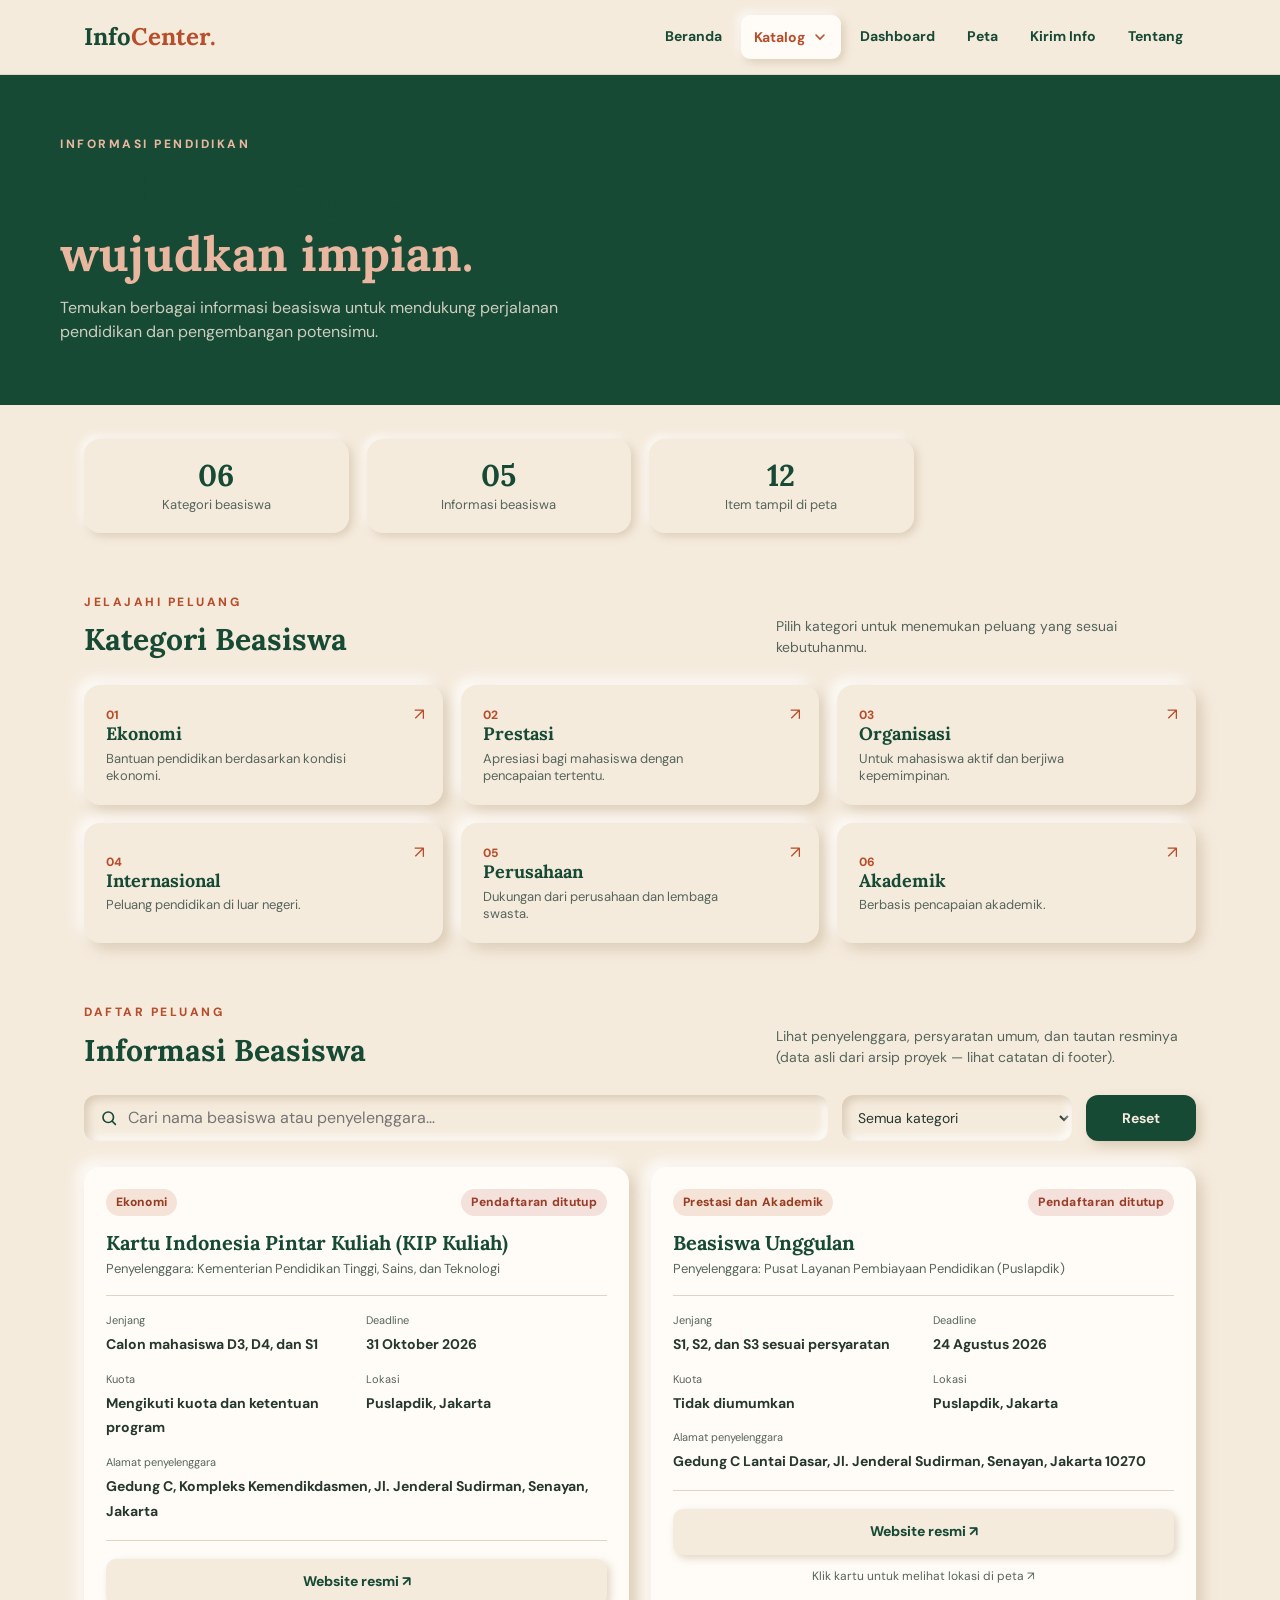
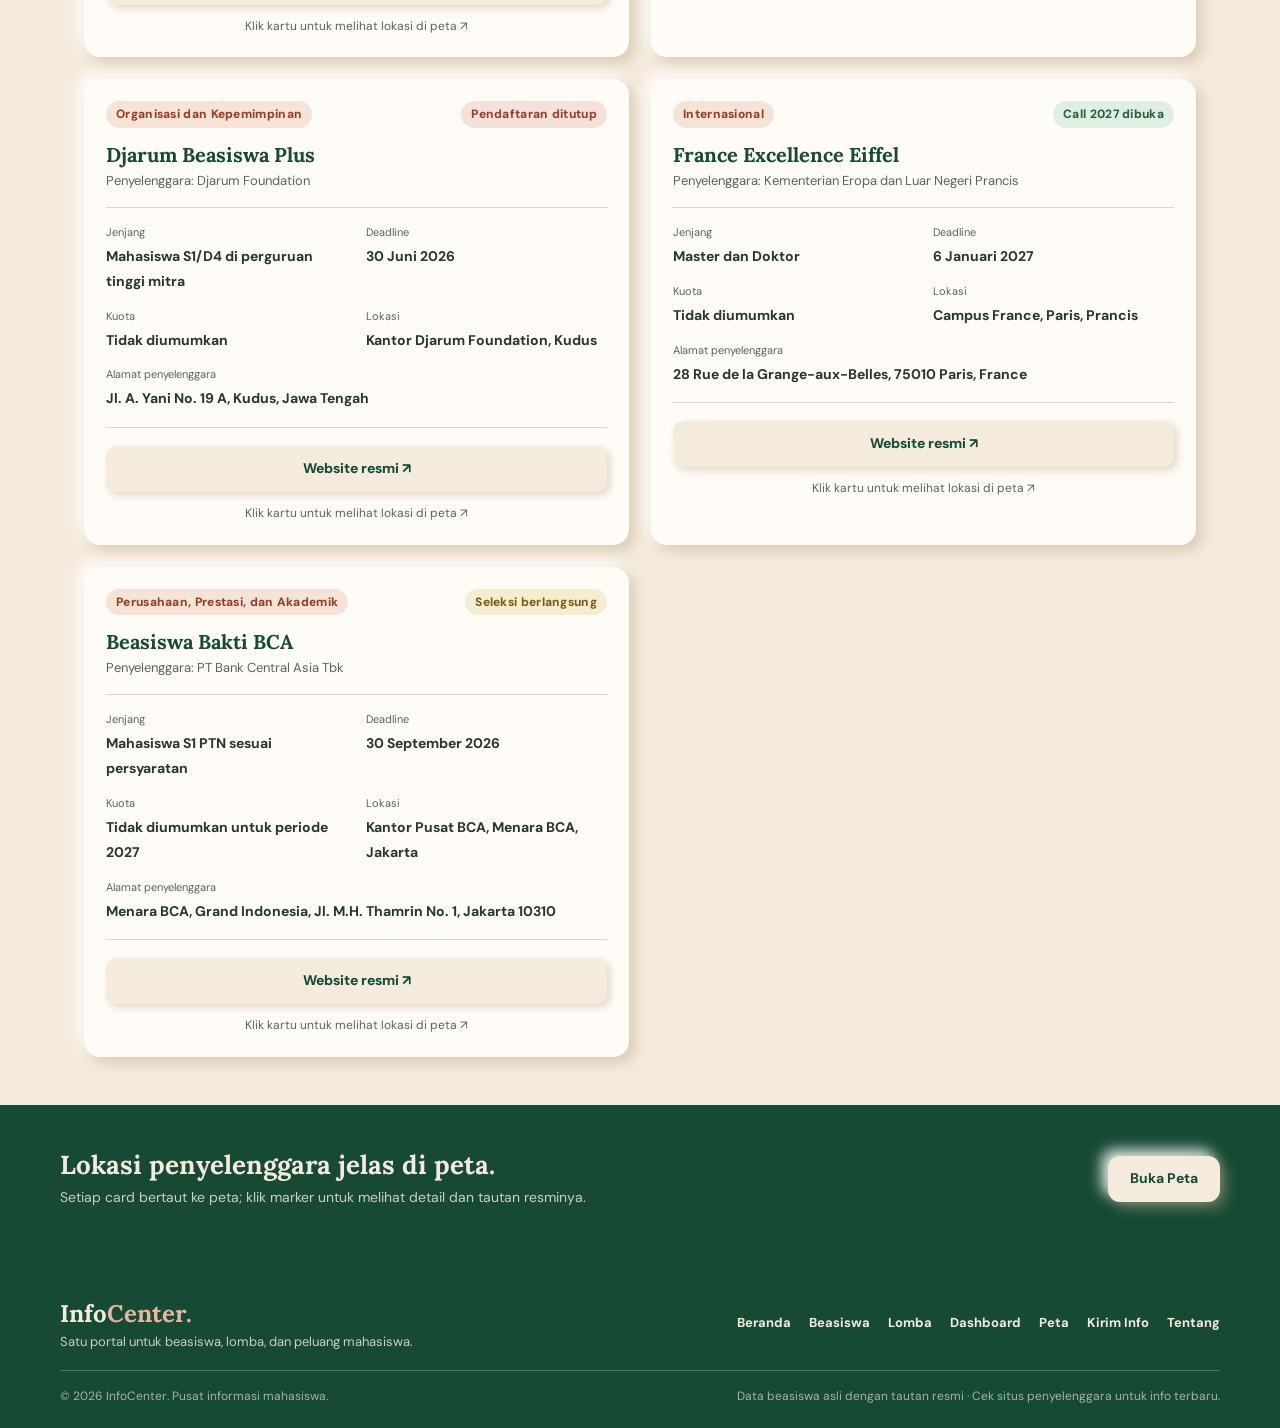
==== beasiswa.html @ 3f2b0c6d "saya membuat page beasiswa ini merupakan page dari beasiswa turunan dari index.html" ====
<!doctype html>
<html lang="id">
  <head>
    <meta charset="UTF-8" />
    <meta name="viewport" content="width=device-width, initial-scale=1.0" />
    <title>Beasiswa | InfoCenter</title>
    <meta
      name="description"
      content="Katalog beasiswa: pencarian, filter kategori, deadline, penyelenggara, dan tautan informasi resmi."
    />
    <link rel="preconnect" href="https://fonts.googleapis.com" />
    <link rel="preconnect" href="https://fonts.gstatic.com" crossorigin />
    <link
      href="https://fonts.googleapis.com/css2?family=DM+Sans:wght@400;500;700;800&family=Lora:wght@500;600;700&display=swap"
      rel="stylesheet"
    />
    <link rel="stylesheet" href="css/style.css" />
  </head>
  <body data-halaman="beasiswa">
    <a class="tautan-lompat" href="#konten">Lewati ke konten</a>

    <!-- ================= NAVBAR ================= -->
    <header class="navbar">
      <div class="isi-navbar">
        <a class="logo" href="index.html">Info<span>Center.</span></a>

        <nav class="menu" id="menu" aria-label="Navigasi utama">
          <a href="index.html">Beranda</a>

          <div class="item-katalog">
            <button
              class="tombol-katalog active"
              id="tombolKatalog"
              type="button"
              aria-expanded="false"
              aria-haspopup="true"
              aria-label="Buka menu katalog"
            >
              Katalog
              <svg
                class="ikon-pilih"
                viewBox="0 0 24 24"
                width="16"
                height="16"
                fill="none"
                stroke="currentColor"
                stroke-width="2.4"
                stroke-linecap="round"
                aria-hidden="true"
              >
                <path d="M6 9l6 6 6-6" />
              </svg>
            </button>
            <div
              class="menu-katalog"
              id="menuKatalog"
              aria-label="Kategori katalog"
            >
              <a href="beasiswa.html" class="active">Beasiswa</a>
              <a href="lomba.html">Lomba</a>
            </div>
          </div>

          <a href="dashboard.html">Dashboard</a>
          <a href="peta.html">Peta</a>
          <a href="kirim-info.html">Kirim Info</a>
          <a href="tentang.html">Tentang</a>
        </nav>

        <button
          class="tombol-menu"
          id="tombolMenu"
          type="button"
          aria-expanded="false"
          aria-controls="menu"
          aria-label="Buka atau tutup menu"
        >
          <svg
            class="ikon-buka"
            viewBox="0 0 24 24"
            width="22"
            height="22"
            fill="none"
            stroke="currentColor"
            stroke-width="2.2"
            stroke-linecap="round"
            aria-hidden="true"
          >
            <path d="M4 6h16M4 12h16M4 18h16" />
          </svg>
          <svg
            class="ikon-tutup"
            viewBox="0 0 24 24"
            width="22"
            height="22"
            fill="none"
            stroke="currentColor"
            stroke-width="2.2"
            stroke-linecap="round"
            aria-hidden="true"
          >
            <path d="M18 6L6 18M6 6l12 12" />
          </svg>
        </button>
      </div>
    </header>

    <main id="konten">
      <!-- ================= SAMPUL HALAMAN ================= -->
      <section class="sampul-halaman">
        <div class="isian-lebar">
          <p class="mata-kata">INFORMASI PENDIDIKAN</p>
          <h1>Raih kesempatan,<br /><span>wujudkan impian.</span></h1>
          <p>
            Temukan berbagai informasi beasiswa untuk mendukung perjalanan
            pendidikan dan pengembangan potensimu.
          </p>
        </div>
      </section>

      <!-- ================= STATISTIK (angka dihitung dari data.js) ================= -->
      <section class="strip-statistik" aria-label="Statistik beasiswa">
        <article class="item-statistik">
          <h2>06</h2>
          <p>Kategori beasiswa</p>
        </article>
        <article class="item-statistik">
          <h2 id="jumlahPeluang">0</h2>
          <p>Informasi beasiswa</p>
        </article>
        <article class="item-statistik">
          <h2 id="jumlahPetaItem">0</h2>
          <p>Item tampil di peta</p>
        </article>
      </section>

      <!-- ================= KATEGORI (tombol filter besar) ================= -->
      <section class="bagian">
        <div class="kepala-bagian">
          <div>
            <p class="mata-kata">JELAJAHI PELUANG</p>
            <h2>Kategori Beasiswa</h2>
          </div>
          <p class="keterangan-bagian">
            Pilih kategori untuk menemukan peluang yang sesuai kebutuhanmu.
          </p>
        </div>

        <div class="grid-kategori">
          <button class="kartu-kategori" data-kategori="ekonomi" type="button">
            <span class="nomor-kategori">01</span>
            <h3>Ekonomi</h3>
            <p>Bantuan pendidikan berdasarkan kondisi ekonomi.</p>
            <span class="panah-kategori" aria-hidden="true">↗</span>
          </button>

          <button class="kartu-kategori" data-kategori="prestasi" type="button">
            <span class="nomor-kategori">02</span>
            <h3>Prestasi</h3>
            <p>Apresiasi bagi mahasiswa dengan pencapaian tertentu.</p>
            <span class="panah-kategori" aria-hidden="true">↗</span>
          </button>

          <button
            class="kartu-kategori"
            data-kategori="organisasi"
            type="button"
          >
            <span class="nomor-kategori">03</span>
            <h3>Organisasi</h3>
            <p>Untuk mahasiswa aktif dan berjiwa kepemimpinan.</p>
            <span class="panah-kategori" aria-hidden="true">↗</span>
          </button>

          <button
            class="kartu-kategori"
            data-kategori="internasional"
            type="button"
          >
            <span class="nomor-kategori">04</span>
            <h3>Internasional</h3>
            <p>Peluang pendidikan di luar negeri.</p>
            <span class="panah-kategori" aria-hidden="true">↗</span>
          </button>

          <button
            class="kartu-kategori"
            data-kategori="perusahaan"
            type="button"
          >
            <span class="nomor-kategori">05</span>
            <h3>Perusahaan</h3>
            <p>Dukungan dari perusahaan dan lembaga swasta.</p>
            <span class="panah-kategori" aria-hidden="true">↗</span>
          </button>

          <button class="kartu-kategori" data-kategori="akademik" type="button">
            <span class="nomor-kategori">06</span>
            <h3>Akademik</h3>
            <p>Berbasis pencapaian akademik.</p>
            <span class="panah-kategori" aria-hidden="true">↗</span>
          </button>
        </div>
      </section>

      <!-- ================= DAFTAR BEASISWA ================= -->
      <section class="bagian" id="daftar">
        <div class="kepala-bagian">
          <div>
            <p class="mata-kata">DAFTAR PELUANG</p>
            <h2>Informasi Beasiswa</h2>
          </div>
          <p class="keterangan-bagian">
            Lihat penyelenggara, persyaratan umum, dan tautan resminya (data
            asli dari arsip proyek — lihat catatan di footer).
          </p>
        </div>

        <div class="bar-filter">
          <div class="kotak-cari">
            <svg
              viewBox="0 0 24 24"
              width="18"
              height="18"
              fill="none"
              stroke="currentColor"
              stroke-width="2.2"
              stroke-linecap="round"
              aria-hidden="true"
            >
              <circle cx="11" cy="11" r="7" />
              <path d="M20.5 20.5l-4.2-4.2" />
            </svg>
            <input
              type="text"
              id="kotakCari"
              aria-label="Cari nama beasiswa atau penyelenggara"
              placeholder="Cari nama beasiswa atau penyelenggara…"
            />
          </div>

          <select id="pilihKategori" aria-label="Filter kategori beasiswa">
            <option value="semua">Semua kategori</option>
            <option value="ekonomi">Ekonomi</option>
            <option value="prestasi">Prestasi</option>
            <option value="organisasi">Organisasi</option>
            <option value="internasional">Internasional</option>
            <option value="perusahaan">Perusahaan</option>
            <option value="akademik">Akademik</option>
          </select>

          <button id="tombolReset" class="tombol tombol-reset" type="button">
            Reset
          </button>
        </div>

        <div class="daftar-peluang" id="daftarPeluang"></div>

        <div class="pesan-kosong" id="pesanKosong" hidden>
          Beasiswa yang kamu cari belum ditemukan. Coba kata kunci lain atau
          tekan tombol Reset.
        </div>
      </section>

      <!-- ================= PITA AJAKAN ================= -->
      <section class="pita-cta">
        <div class="isi-pita">
          <div>
            <h2>Lokasi penyelenggara jelas di peta.</h2>
            <p>
              Setiap card bertaut ke peta; klik marker untuk melihat detail dan
              tautan resminya.
            </p>
          </div>
          <a class="tombol tombol-krem" href="peta.html">Buka Peta</a>
        </div>
      </section>
    </main>

    <!-- ================= FOOTER ================= -->
    <footer class="footer">
      <div class="isi-footer">
        <div class="garis-footer">
          <div>
            <a class="logo" href="index.html">Info<span>Center.</span></a>
            <p>Satu portal untuk beasiswa, lomba, dan peluang mahasiswa.</p>
          </div>
          <nav class="tautan-footer" aria-label="Tautan footer">
            <a href="index.html">Beranda</a>
            <a href="beasiswa.html">Beasiswa</a>
            <a href="lomba.html">Lomba</a>
            <a href="dashboard.html">Dashboard</a>
            <a href="peta.html">Peta</a>
            <a href="kirim-info.html">Kirim Info</a>
            <a href="tentang.html">Tentang</a>
          </nav>
        </div>
        <div class="penutup-footer">
          <p>© 2026 InfoCenter. Pusat informasi mahasiswa.</p>
          <p>
            Data beasiswa asli dengan tautan resmi · Cek situs penyelenggara
            untuk info terbaru.
          </p>
        </div>
      </div>
    </footer>

    <script src="js/data.js"></script>
    <script src="js/main.js"></script>
  </body>
</html>
---- css/style.css ----
/* =============================================================
   STYLE.CSS — SATU stylesheet untuk SEMUA halaman InfoCenter

   Palet (wajib, sesuai halaman Beasiswa asli):
     forest #174A35 (hijau gelap) • cream #F5EBDD (krem) • rust #B84D2B (merah bata)

   Konsep "Cream & Shadow" (minimalis-neumorphic):
     semua halaman berlatar cream; kartu, tombol, dan kotak isian
     terlihat "melembung" atau "adaptif cekung" dari permukaan yang sama
     lewat bayangan ganda: satu bayangan gelap halus + satu kilau terang.

   Susunan berkas:
     1. Token & dasar          5. Halaman beranda
     2. Komponen umum          6. Halaman dashboard
        (navbar, tombol,       7. Halaman peta
        lencana, kartu…)       8. Halaman kirim-info
     3. Komponen halaman       9. Halaman tentang
        peluang               10. Responsif (layar kecil)
     4. Pita ajakan bersama
   ============================================================= */

/* ---------------- 1. TOKEN & DASAR ---------------- */

@import url("https://fonts.googleapis.com/css2?family=DM+Sans:wght@400;500;700;800&family=Lora:wght@500;600;700&display=swap");

:root {
  /* Warna dasar */
  --forest: #174a35; /* hijau gelap: judul, footer, aksen */
  --forest-tua: #113627; /* hover dalam area forest */
  --cream: #f5ebdd; /* latar semua halaman */
  --cream-tua: #efe3d2; /* strip statistik / area lekuk */
  --putih: #fffcf7; /* kartu */
  --rust: #b84d2b; /* aksi utama & status penting */
  --rust-tua: #963d22; /* hover aksi utama */

  /* Warna teks & garis */
  --teks: #26372e; /* teks isi — kontras tinggi di atas cream */
  --redup: #56655c; /* teks penjelas kecil — tetap ≥ kontras 4.5 */
  --garis: #e0d4c3;

  /* Bayangan "melembung" (neumorphic) di atas permukaan cream */
  --kilap: rgba(255, 255, 255, 0.9);
  --patina: rgba(186, 163, 131, 0.45);
  --bayang-luar: 6px 6px 14px var(--patina), -6px -6px 14px var(--kilap);
  --bayang-dalam:
    inset 4px 4px 9px var(--patina), inset -4px -4px 9px var(--kilap);
  --bayang-lemah: 3px 3px 8px var(--patina), -3px -3px 8px var(--kilap);
}

* {
  margin: 0;
  padding: 0;
  box-sizing: border-box;
}

html {
  scroll-behavior: smooth;
}

body {
  font-family: "DM Sans", "Segoe UI", sans-serif;
  font-size: 16px; /* dasar gui 16px agar mudah dibaca */
  line-height: 1.55;
  background: var(--cream);
  color: var(--teks);
}

img {
  max-width: 100%;
  display: block;
}

h1,
h2,
h3 {
  font-family: "Lora", Georgia, serif;
  color: var(--forest);
  line-height: 1.25;
}

main {
  padding-bottom: 0; /* jarak jeda tak lagi milik main; band & bagian yang mengurus */
}

/* Lingkaran fokus keyboard yang jelas — dipakai untuk semua yang bisa fokus */
a:focus-visible,
button:focus-visible,
input:focus-visible,
select:focus-visible,
textarea:focus-visible,
.kartu:focus-visible {
  outline: 3px solid var(--rust);
  outline-offset: 2px;
}

::selection {
  background: var(--forest);
  color: var(--cream);
}

/* Tautan "lewati ke konten" untuk pengguna keyboard/screen reader */
.tautan-lompat {
  position: absolute;
  left: -999px;
  top: 8px;
  padding: 10px 16px;
  background: var(--forest);
  color: var(--cream);
  border-radius: 8px;
  z-index: 200;
}

.tautan-lompat:focus {
  left: 8px;
}

/* Orang yang mengatur "kurangi gerakan" pada perangkatnya dihormati */
@media (prefers-reduced-motion: reduce) {
  html {
    scroll-behavior: auto;
  }
  *,
  *::before,
  *::after {
    transition: none !important;
    animation: none !important;
  }
}

/* ---------------- 2. KOMPONEN UMUM ---------------- */

/* --- NAVBAR (sama di semua halaman) --- */
.navbar {
  position: sticky;
  top: 0;
  z-index: 100;
  background: var(--cream);
  border-bottom: 1px solid var(--garis);
}

.isi-navbar {
  max-width: 1160px;
  margin: 0 auto;
  padding: 0 24px;
  min-height: 74px;
  display: flex;
  align-items: center;
  justify-content: space-between;
  gap: 18px;
}

.logo {
  font-family: "Lora", serif;
  font-size: 24px;
  font-weight: 700;
  color: var(--forest);
  text-decoration: none;
}

.logo span {
  color: var(--rust);
}

.menu {
  display: flex;
  align-items: center;
  gap: 6px;
}

.menu a {
  padding: 9px 13px; /* area sentuh tetap cukup besar */
  border-radius: 9px;
  color: var(--forest);
  font-size: 14px;
  font-weight: 700;
  text-decoration: none;
  transition:
    color 0.2s,
    background 0.2s;
}

.menu a:hover {
  color: var(--rust);
}

.menu a.active {
  background: var(--putih);
  box-shadow: var(--bayang-lemah); /* halaman aktif "terangkat" sedikit */
  color: var(--rust);
}

/* --- MENU KATALOG (dropdown Beasiswa + Lomba) --- */

.item-katalog {
  position: relative; /* acuan posisi menu anak di desktop */
}

/* Tombol "Katalog ▾" — tampilannya menyatu dengan tautan lain di menu */
.tombol-katalog {
  display: inline-flex;
  align-items: center;
  gap: 7px;
  min-height: 44px;
  padding: 9px 13px;
  border: none;
  border-radius: 9px;
  background: transparent;
  color: var(--forest);
  font-family: inherit;
  font-size: 14px;
  font-weight: 700;
  cursor: pointer;
  transition:
    color 0.2s,
    background 0.2s;
}

.tombol-katalog:hover {
  color: var(--rust);
}

/* Saat halamannya beasiswa/lomba, item Katalog ikut menonjol */
.tombol-katalog.active {
  background: var(--putih);
  box-shadow: var(--bayang-lemah);
  color: var(--rust);
}

/* Ikon panah kecil berputar saat menu terbuka */
.tombol-katalog .ikon-pilih {
  transition: transform 0.2s;
}

.item-katalog.terbuka .ikon-pilih {
  transform: rotate(180deg);
}

/* Menu anak: tersembunyi sampai tombolnya diklik (lihat js/main.js) */
.menu-katalog {
  position: absolute;
  top: calc(100% + 10px);
  left: 0;
  z-index: 120;
  min-width: 180px;
  padding: 8px;
  display: none;
  flex-direction: column;
  gap: 2px;
  background: var(--putih);
  border-radius: 14px;
  box-shadow:
    8px 8px 18px var(--patina),
    -8px -8px 18px var(--kilap);
}

.item-katalog.terbuka .menu-katalog {
  display: flex;
}

.menu-katalog a {
  padding: 11px 14px;
  border-radius: 10px;
  color: var(--forest);
  font-size: 14px;
  font-weight: 700;
  text-decoration: none;
  transition:
    background 0.15s,
    color 0.15s;
}

.menu-katalog a:hover {
  background: var(--cream);
  color: var(--rust);
}

/* penanda halaman yang sedang dibuka, di dalam dropdown Katalog */
.menu-katalog a.active {
  background: var(--cream);
  color: var(--rust);
}

/* Tombol menu (humberger) — hanya tampil di layar kecil */
.tombol-menu {
  display: none;
  width: 46px;
  height: 46px;
  border: none;
  border-radius: 12px;
  background: var(--cream);
  box-shadow: var(--bayang-lemah);
  color: var(--forest);
  cursor: pointer;
}

.tombol-menu svg {
  display: block;
  margin: auto;
}

.tombol-menu .ikon-tutup {
  display: none;
}

/* Saat menu terbuka: ikon humberger diganti silang */
.tombol-menu[aria-expanded="true"] .ikon-buka {
  display: none;
}
.tombol-menu[aria-expanded="true"] .ikon-tutup {
  display: block;
}

/* --- TOMBOL --- */
.tombol {
  display: inline-block;
  min-height: 46px; /* target sentuh ≥ 44px */
  padding: 12px 22px;
  border: none;
  border-radius: 12px;
  background: var(--cream);
  box-shadow: var(--bayang-luar);
  color: var(--forest);
  font-family: inherit;
  font-size: 14px;
  font-weight: 700;
  text-decoration: none;
  text-align: center;
  cursor: pointer;
  transition:
    transform 0.15s,
    box-shadow 0.15s,
    background 0.2s,
    color 0.2s;
}

.tombol:hover {
  transform: translateY(-2px);
  box-shadow:
    8px 8px 18px var(--patina),
    -8px -8px 18px var(--kilap);
}

.tombol:active {
  /* ditekan = "tenggelam" ke permukaan */
  transform: translateY(0);
  box-shadow: var(--bayang-dalam);
}

/* Tombol aksi utama (rust) & di atas area forest */
.tombol-rust {
  background: var(--rust);
  color: #fff8f2;
  box-shadow: 5px 5px 14px var(--patina);
}

.tombol-rust:hover {
  background: var(--rust-tua);
}

.tombol-krem {
  background: var(--cream);
  color: var(--forest);
}

/* --- LENCANA (badge kecil) --- */
.lencana {
  display: inline-block;
  padding: 4px 10px;
  border-radius: 999px;
  font-size: 12px;
  font-weight: 800;
  letter-spacing: 0.3px;
}

.lencana.kategori {
  color: var(--rust-tua);
  background: #f6e3d8;
}

.status-dibuka {
  color: #23623d;
  background: #e0efe3;
}
.status-ditutup {
  color: #9a3e2a;
  background: #f5e1db;
}
.status-proses {
  color: #7c5c15;
  background: #f5edcf;
}

/* penanda data contoh — WAJIB muncul agar tidak disangka data resmi */
.status-contoh {
  color: #7e341e;
  background: #f6e0d6;
  border: 1px dashed var(--rust);
}

.tag-beasiswa {
  color: var(--cream);
  background: var(--forest);
}
.tag-lomba {
  color: var(--cream);
  background: var(--rust);
}

/* --- KARTU dasar --- */
.kartu {
  background: var(--putih);
  border-radius: 16px;
  box-shadow: var(--bayang-luar);
}

/* --- STRIP STATISTIK --- */
.strip-statistik {
  display: grid;
  grid-template-columns: repeat(4, 1fr);
  gap: 18px;
  max-width: 1160px;
  margin: 0 auto 0;
  padding: 34px 24px 0;
}

.item-statistik {
  padding: 18px 12px;
  text-align: center;
  background: var(--cream);
  border-radius: 16px;
  box-shadow: var(--bayang-lemah);
}

.item-statistik h2 {
  font-size: 30px;
}

.item-statistik p {
  color: var(--redup);
  font-size: 13px;
}

/* --- BAGIAN (section) & kepala bagian --- */
.bagian {
  max-width: 1160px;
  margin: 0 auto;
  padding: 60px 24px 0;
}

.kepala-bagian {
  display: flex;
  align-items: flex-end;
  justify-content: space-between;
  gap: 24px;
  margin-bottom: 26px;
}

.kepala-bagian h2 {
  font-size: 30px;
}

.keterangan-bagian {
  max-width: 420px;
  color: var(--redup);
  font-size: 14px;
}

.mata-kata {
  /* teks kecil kapital di atas judul */
  color: var(--rust);
  font-size: 12px;
  font-weight: 800;
  letter-spacing: 2.5px;
  margin-bottom: 10px;
}

/* --- BARIS INFO (daftar deadline: beranda & dashboard) --- */
.daftar-mengecil {
  display: flex;
  flex-direction: column;
  gap: 12px;
}

.baris-info {
  display: flex;
  align-items: center;
  gap: 14px;
  min-height: 52px;
  padding: 12px 16px;
  background: var(--cream);
  border-radius: 12px;
  box-shadow: var(--bayang-lemah);
  text-decoration: none;
  color: var(--teks);
  transition:
    transform 0.15s,
    box-shadow 0.15s;
}

.baris-info:hover {
  transform: translateY(-2px);
  box-shadow: var(--bayang-luar);
}

.baris-info .nama-info {
  flex: 1;
  font-weight: 700;
  min-width: 0;
}

.baris-info .tgl-info {
  color: var(--redup);
  font-size: 13px;
  white-space: nowrap;
}

.baris-info .panah-info {
  color: var(--rust);
  font-weight: 800;
}

/* --- PITA AJAKAN (band forest sebelum footer) --- */
.pita-cta {
  margin-top: 48px; /* lebih dekat-footer, band tak lagi jauh terpisah */
  padding: 44px 24px 48px;
  background: var(--forest);
  color: var(--cream);
}

.isi-pita {
  max-width: 1160px;
  margin: 0 auto;
  display: flex;
  align-items: center;
  justify-content: space-between;
  flex-wrap: wrap;
  gap: 20px;
}

.isi-pita h2 {
  color: var(--cream);
  font-size: 26px;
  margin-bottom: 6px;
}

.isi-pita p {
  color: rgba(245, 235, 221, 0.82);
  max-width: 560px;
  font-size: 14px;
}

/* --- FOOTER (sama di semua halaman) --- */
.footer {
  margin-top: 0; /* footer menyambung ke band/bagian terakhir; tanpa gap besar */
  background: var(--forest);
  color: var(--cream);
  padding: 38px 24px 22px;
}

main > section:last-of-type {
  /* Halaman yang bagian terakhirnya BUKAN pita ajakan (dashboard, peta,
     kirim-info) tetap diberi jarak napas sebelum footer */
  padding-bottom: 48px;
}

.pita-cta:last-of-type {
  /* band ajakan sudah mengatur jarak sendiri via padding dalam */
  padding-bottom: 48px;
}

.isi-footer {
  max-width: 1160px;
  margin: 0 auto;
}

.footer .logo {
  color: var(--cream);
}
.footer .logo span {
  color: #e9b69f;
}

.footer .garis-footer {
  display: flex;
  align-items: center;
  justify-content: space-between;
  flex-wrap: wrap;
  gap: 16px;
  padding-bottom: 18px;
  border-bottom: 1px solid rgba(245, 235, 221, 0.25);
}

.footer .garis-footer p {
  color: rgba(245, 235, 221, 0.82);
  max-width: 460px;
  font-size: 13px;
}

.tautan-footer {
  display: flex;
  flex-wrap: wrap;
  gap: 6px 18px;
}

.tautan-footer a {
  color: var(--cream);
  font-size: 13px;
  font-weight: 700;
  text-decoration: none;
  padding: 6px 0;
}

.tautan-footer a:hover {
  color: #e9b69f;
}

.footer .penutup-footer {
  display: flex;
  justify-content: space-between;
  flex-wrap: wrap;
  gap: 8px;
  padding-top: 16px;
  color: rgba(245, 235, 221, 0.65);
  font-size: 12px;
}

/* ---------------- 3. KOMPONEN HALAMAN PELUANG ---------------- */

/* Sampul halaman: band forest — tiap halaman dibuka pita hijau yang
   sama, sehingga identitasnya seragam & tak ada lagi sampul polos */
.sampul-halaman {
  background: var(--forest);
  color: var(--cream);
  padding: 60px 24px;
}

.sampul-halaman h1 {
  font-size: clamp(34px, 4.6vw, 48px);
  max-width: 640px;
}

.sampul-halaman h1 span,
.sampul-halaman .mata-kata,
.sampul-halaman strong {
  color: #e9b69f;
}

.sampul-halaman p:not(.mata-kata) {
  max-width: 560px;
  margin-top: 12px;
  color: rgba(245, 235, 221, 0.82);
}

/* Bar pencarian + filter */
.bar-filter {
  display: grid;
  grid-template-columns: 1fr 230px 110px;
  gap: 14px;
  margin-bottom: 26px;
}

.kotak-cari {
  display: flex;
  align-items: center;
  gap: 10px;
  padding: 0 16px;
  border-radius: 12px;
  background: var(--cream);
  box-shadow: var(--bayang-dalam); /* cekung: tempat mengetik */
}

.kotak-cari svg {
  color: var(--forest);
  flex-shrink: 0;
}

.kotak-cari input {
  width: 100%;
  min-height: 46px;
  border: none;
  background: transparent;
  font: inherit;
  color: var(--teks);
}

.kotak-cari input:focus {
  outline: none;
} /* cincin fokusnya di wadah .kotak-cari */

.bar-filter select {
  min-height: 46px;
  padding: 0 12px;
  border: none;
  border-radius: 12px;
  background: var(--cream);
  box-shadow: var(--bayang-dalam);
  font-family: inherit;
  font-size: 14px;
  color: var(--teks);
  cursor: pointer;
}

.bar-filter .tombol-reset {
  background: var(--forest);
  color: var(--cream);
  box-shadow: 5px 5px 12px var(--patina);
}

.bar-filter .tombol-reset:hover {
  background: var(--forest-tua);
}

/* Daftar kartu peluang */
.daftar-peluang {
  display: grid;
  grid-template-columns: repeat(2, minmax(0, 1fr));
  gap: 22px;
}

.peluang {
  padding: 22px;
  display: flex;
  flex-direction: column;
  transition: transform 0.15s;
  cursor: pointer;
}

.peluang:hover {
  transform: translateY(-3px);
}

.kepala-kartu {
  display: flex;
  align-items: center;
  justify-content: space-between;
  gap: 10px;
  margin-bottom: 14px;
}

.nama-peluang {
  font-size: 20px;
  margin-bottom: 4px;
}

.penyelenggara {
  color: var(--redup);
  font-size: 13px;
  margin-bottom: 16px;
}

.info-grid {
  display: grid;
  grid-template-columns: 1fr 1fr;
  gap: 14px 18px;
  padding: 16px 0;
  border-top: 1px solid var(--garis);
  border-bottom: 1px solid var(--garis);
}

.info-label {
  display: block;
  color: var(--redup);
  font-size: 11px;
  margin-bottom: 3px;
}

.info-value {
  font-size: 14px;
  font-weight: 700;
  overflow-wrap: anywhere;
}

.info-alamat {
  grid-column: 1 / -1;
}

.kaki-kartu {
  margin-top: 18px;
}

.tautan-situs {
  display: block;
  padding: 12px;
  border-radius: 10px;
  background: var(--cream);
  box-shadow: var(--bayang-lemah);
  color: var(--forest);
  font-size: 14px;
  font-weight: 800;
  text-align: center;
  text-decoration: none;
  transition:
    transform 0.15s,
    box-shadow 0.15s;
}

.tautan-situs:hover {
  transform: translateY(-2px);
  box-shadow: var(--bayang-luar);
}

.kartu .catatan-tautan {
  display: block;
  padding: 11px 12px;
  border: 1px dashed var(--rust);
  border-radius: 10px;
  color: var(--rust-tua);
  background: #f9ede5;
  font-size: 13px;
  text-align: center;
}

.petunjuk-klik {
  margin-top: 12px;
  color: var(--redup);
  font-size: 12px;
  text-align: center;
}

/* Pesan saat pencarian tidak menemukan apa pun.
   JS mengatur atribut hidden: hasil kosong → hidden dibuka, pesan tampil. */
.pesan-kosong {
  padding: 26px;
  text-align: center;
  color: var(--redup);
  background: var(--cream);
  border-radius: 14px;
  box-shadow: var(--bayang-lemah);
}

.pesan-kosong[hidden] {
  display: none;
}

/* Kartu kategori besar (tombol filter bergambar) */
.grid-kategori {
  display: grid;
  grid-template-columns: repeat(3, 1fr);
  gap: 18px;
}

.kartu-kategori {
  position: relative;
  min-height: 120px;
  padding: 20px 22px;
  text-align: left;
  border: none;
  border-radius: 16px;
  background: var(--cream);
  box-shadow: var(--bayang-luar);
  font-family: inherit;
  cursor: pointer;
  transition:
    transform 0.15s,
    box-shadow 0.15s,
    background 0.2s;
}

.kartu-kategori:hover,
.kartu-kategori.terpilih {
  background: var(--forest);
  box-shadow: 8px 8px 16px var(--patina);
}

.kartu-kategori:hover h3,
.kartu-kategori.terpilih h3,
.kartu-kategori:hover p,
.kartu-kategori.terpilih p {
  color: var(--cream);
}

.kartu-kategori h3 {
  font-size: 18px;
  margin-bottom: 4px;
}

.kartu-kategori p {
  max-width: 260px;
  color: var(--redup);
  font-size: 13px;
}

.kartu-kategori .nomor-kategori {
  color: var(--rust);
  font-size: 12px;
  font-weight: 800;
}

.kartu-kategori:hover .nomor-kategori,
.kartu-kategori.terpilih .nomor-kategori {
  color: #e9b69f;
}

.kartu-kategori .panah-kategori {
  position: absolute;
  top: 18px;
  right: 18px;
  color: var(--rust);
  font-size: 17px;
}

.kartu-kategori:hover .panah-kategori,
.kartu-kategori.terpilih .panah-kategori {
  color: #e9b69f;
}

/* ---------------- 4. HALAMAN BERANDA ---------------- */

/* Ini pembantu band: wadah bagian dalam band supaya teks
   tetap sejajar (max lebar) sementara latarnya membentang penuh */
.isian-lebar {
  max-width: 1160px;
  margin: 0 auto;
}

/* --- HERO --- */
.hero {
  background: var(--forest);
  color: var(--cream);
  padding: 60px 24px;
}

/* Baris hero: teks di kiri, ilustrasi di kanan */
.hero .isian-lebar {
  display: flex;
  align-items: center;
  justify-content: space-between;
  gap: 40px;
}

.hero-kiri {
  max-width: 600px;
}

.hero-kiri h1 {
  font-size: clamp(36px, 5vw, 54px);
  color: var(--cream);
  max-width: 640px;
}

/* Aksen krem tua di atas band forest — diwariskan halaman Beasiswa asli */
.hero h1 span,
.hero .mata-kata {
  color: #e9b69f;
}

.hero-kiri > p {
  margin-top: 12px;
  color: var(--redup);
  max-width: 520px;
}

/* Kotak pencarian besar di beranda — kirim ke halaman Beasiswa */
.form-cari {
  display: flex;
  gap: 12px;
  margin-top: 24px;
  max-width: 560px;
}

.form-cari .kotak-cari {
  flex: 1;
}

.hero-aksi {
  display: flex;
  flex-wrap: wrap;
  gap: 12px;
  margin-top: 18px;
}

.hero-illustration {
  width: 300px;
  flex-shrink: 0;
}

.hero-foto {
  /* foto hero pada halaman Tentang (bingkai neumorphic) */
  width: 330px;
  flex-shrink: 0;
}

/* Pintasan di sisi dashboard */
.lita-pintas {
  display: flex;
  flex-direction: column;
  gap: 12px;
}

.lita-pintas .tombol {
  width: 100%;
}

/* ---------------- 5. HALAMAN DASHBOARD ---------------- */

/* --- WELCOME (sempran halaman dashboard, band forest) --- */
.welcome {
  background: var(--forest);
  color: var(--cream);
  padding: 60px 24px;
}

.welcome .mata-kata {
  color: #e9b69f;
}

.welcome h1 {
  font-size: clamp(32px, 4.4vw, 44px);
  color: var(--cream);
}

.welcome p {
  color: rgba(245, 235, 221, 0.82);
  margin-top: 10px;
  max-width: 560px;
}

.grid-dashboard {
  max-width: 1160px;
  margin: 0 auto;
  padding: 26px 24px 0;
  display: grid;
  grid-template-columns: 2fr 1fr;
  gap: 22px;
  align-items: start;
}

.panel {
  padding: 24px;
  background: var(--putih);
  border-radius: 16px;
  box-shadow: var(--bayang-luar);
}

.panel h2 {
  font-size: 21px;
  margin-bottom: 16px;
}

.panel .keterangan-panel {
  color: var(--redup);
  font-size: 13px;
  margin: -10px 0 16px;
}

/* Wadah grafik Highcharts diberi tinggi tetap supaya layout tidak meloncat
   saat diagram selesai digambar */
#wadahGrafik {
  height: 320px;
  margin-bottom: 6px;
}

/* --- TABEL DATA (dashboard) --- */

/* Pembungkus scroll: di layar sempit tabel menggulir memanjang,
   bukan memecah layout halaman */
.tabel-scroll {
  overflow-x: auto;
  border-radius: 12px;
  border: 1px solid var(--garis);
}

.tabel-data {
  width: 100%;
  min-width: 760px; /* di bawah lebar ini muncul scroll horizontal */
  border-collapse: collapse;
  font-size: 14px;
}

.tabel-data caption {
  text-align: left;
}

.tabel-data th,
.tabel-data td {
  padding: 12px 14px;
  text-align: left;
  border-bottom: 1px solid var(--garis);
}

/* Kepala tabel: huruf kapital kecil berwarna forest */
.tabel-data thead th {
  background: var(--cream);
  color: var(--forest);
  font-size: 12px;
  font-weight: 800;
  letter-spacing: 1px;
  text-transform: uppercase;
}

.tabel-data tbody tr:nth-child(even) {
  background: #F3E7D8; /* zebra lembut di atas kartu putih */
}

.tabel-data td strong {
  color: var(--forest);
}

/* Tautan dalam sel tabel — sama dengan warna aksi situs */
.tabel-data td a {
  color: var(--rust-tua);
  font-weight: 700;
  text-decoration: none;
}

.tabel-data td a:hover {
  text-decoration: underline;
}

/* Kelas bantu: teks hanya untuk pembaca layar (caption tabel) */
.teks-tersembunyi {
  position: absolute;
  width: 1px;
  height: 1px;
  overflow: hidden;
  clip: rect(0 0 0 0);
  white-space: nowrap;
}

/* ---------------- 6. HALAMAN PETA ---------------- */

.keterangan-peta {
  margin-top: 30px;
  display: flex;
  flex-wrap: wrap;
  gap: 14px;
  align-items: center;
}

.keterangan-peta .ceklis {
  display: flex;
  align-items: center;
  gap: 8px;
  padding: 9px 15px;
  border-radius: 999px;
  background: var(--cream);
  box-shadow: var(--bayang-lemah);
  font-size: 14px;
}

.ceklis .poin {
  display: inline-block;
  width: 12px;
  height: 12px;
  border-radius: 50%;
}
.ceklis .poin.kest {
  background: var(--forest);
}
.ceklis .poin.kata {
  background: var(--rust);
}

#peta {
  height: 470px;
  border-radius: 16px;
  box-shadow: var(--bayang-luar);
  z-index: 1; /* agar tidak tertimbun navbar saat menggulir */
}

/* Isi balon popup (Leaflet) diberi font & warna situs */
.isi-popup {
  color: var(--teks);
  font-size: 14px;
}
.isi-popup .popup-nama {
  color: var(--forest);
  font-size: 15px;
}
.isi-popup p {
  margin: 6px 0 0;
}
.isi-popup a {
  color: var(--rust-tua);
  font-weight: 700;
}
.isi-popup .popup-contoh {
  color: var(--rust-tua);
  font-style: italic;
}

/* Bola marker warna kebijaksanaan: beasiswa = forest, lomba = rust */
.bola-marker {
  width: 22px;
  height: 22px;
  border-radius: 50%;
  border: 3px solid var(--cream);
  box-shadow: 0 3px 8px rgba(23, 43, 33, 0.4);
}

.bola-marker.beasiswa {
  background: var(--forest);
}
.bola-marker.lomba {
  background: var(--rust);
}

.marker-peta {
  background: transparent;
  border: none;
}

/* Bar filter peta memakai .bar-filter milik bagian 3 — dipakai ulang */

/* ---------------- 7. HALAMAN KIRIM INFO ---------------- */

.form-kirim {
  max-width: 760px;
}

.kolom {
  margin-bottom: 22px;
}

.kolom label.keterangan-kolom {
  display: block;
  color: var(--forest);
  font-size: 13px;
  font-weight: 800;
  letter-spacing: 1px;
  margin-bottom: 9px;
}

.kolom .tanda-wajib {
  color: var(--rust);
}

.kolom input[type="text"],
.kolom select,
.kolom textarea {
  width: 100%;
  min-height: 46px;
  padding: 12px 15px;
  border: none;
  border-radius: 12px;
  background: var(--cream);
  box-shadow: var(--bayang-dalam);
  font-family: inherit;
  font-size: 15px;
  color: var(--teks);
}

.kolom textarea {
  min-height: 170px;
  resize: vertical;
}

.hitung-karakter {
  margin-top: 8px;
  color: var(--redup);
  font-size: 13px;
  text-align: right;
}

/* Pesan kesalahan — hanya muncul pada kolom yang disalahkan JS */
.pesan-gagal {
  display: none;
  margin-top: 8px;
  color: var(--rust-tua);
  background: #f9ede5;
  border-radius: 8px;
  padding: 8px 12px;
  font-size: 13px;
}

.kolom.salah .pesan-gagal {
  display: block;
}

.kolom.salah input,
.kolom.salah select,
.kolom.salah textarea {
  outline: 2px solid var(--rust);
}

/* Unggahan lampiran */
.kotak-unggah {
  display: flex;
  flex-direction: column;
  gap: 12px;
  padding: 20px;
  border: 2px dashed var(--garis);
  border-radius: 14px;
  background: var(--cream);
  text-align: center;
  color: var(--redup);
  font-size: 14px;
  cursor: pointer;
}

.kotak-unggah strong {
  color: var(--forest);
}

.kotak-unggah:focus-within {
  outline: 3px solid var(--rust);
  outline-offset: 2px;
}

.kotak-unggah input {
  position: absolute; /* tombol pilih berkas dibawa ke dalam label agar rapi */
  width: 0;
  height: 0;
  opacity: 0;
}

.aksi-form {
  display: flex;
  gap: 14px;
}

.baris-all {
  display: grid;
  grid-template-columns: 1fr 1fr;
  gap: 20px;
}

/* Notifikasi selesai mengisi formulir */
.toast {
  position: fixed;
  left: 50%;
  bottom: 26px;
  transform: translate(-50%, 90px); /* posisi sembunyi di bawah layar */
  padding: 14px 20px;
  background: var(--forest);
  color: var(--cream);
  border-radius: 12px;
  box-shadow: 0 10px 26px rgba(23, 43, 33, 0.35);
  font-size: 14px;
  opacity: 0;
  transition:
    transform 0.35s,
    opacity 0.35s;
  z-index: 150;
}

.toast.tampil {
  transform: translate(-50%, 0);
  opacity: 1;
}

/* ---------------- 8. HALAMAN TENTANG ---------------- */

/* Foto di dalam bingkai neumorphic */
.bingkai-foto {
  padding: 14px;
  border-radius: 20px;
  background: var(--cream);
  box-shadow: var(--bayang-luar);
}

.bingkai-foto img {
  border-radius: 12px;
}

.tentang-grid {
  display: grid;
  grid-template-columns: 1.3fr 1fr;
  gap: 24px;
  align-items: stretch;
}

.tentang-grid .kartu {
  padding: 26px;
}

.tentang-grid h3 {
  font-size: 22px;
  margin-bottom: 10px;
}

.tentang-grid p {
  color: var(--teks);
  font-size: 15px;
  margin-bottom: 12px;
}

.kotak-penjelas {
  padding: 26px;
  background: var(--forest);
  color: var(--cream);
  border-radius: 16px;
  box-shadow: var(--bayang-luar);
}

.kotak-penjelas h3 {
  color: var(--cream);
  font-size: 20px;
  margin: 10px 0;
}

.kotak-penjelas p {
  color: rgba(245, 235, 221, 0.85);
  font-size: 14px;
}

.grid-dua {
  display: grid;
  grid-template-columns: repeat(2, 1fr);
  gap: 22px;
}

.grid-tiga {
  display: grid;
  grid-template-columns: repeat(3, 1fr);
  gap: 22px;
}

.grid-empat {
  display: grid;
  grid-template-columns: repeat(4, 1fr);
  gap: 18px;
}

.kartu-info {
  padding: 22px;
  background: var(--putih);
  border-radius: 16px;
  box-shadow: var(--bayang-luar);
}

.kartu-info h3 {
  font-size: 18px;
  margin: 10px 0 6px;
}

.kartu-info p {
  color: var(--redup);
  font-size: 14px;
}

.kartu-info .bilangan {
  color: var(--rust);
  font-family: "Lora", serif;
  font-size: 24px;
  font-weight: 700;
}

.kartu-info ul {
  margin: 8px 0 0 18px;
  color: var(--teks);
  font-size: 14px;
}

.kartu-info .tautan-info {
  display: inline-block;
  margin-top: 12px;
  color: var(--rust-tua);
  font-weight: 700;
  font-size: 14px;
  text-decoration: none;
}

.kartu-info .tautan-info:hover {
  text-decoration: underline;
}

/* FAQ memakai <details> bawaan HTML — tanpa JavaScript pun berfungsi */
.pertanyaan {
  padding: 16px 20px;
  margin-bottom: 14px;
  background: var(--putih);
  border-radius: 14px;
  box-shadow: var(--bayang-lemah);
}

.pertanyaan summary {
  color: var(--forest);
  font-weight: 700;
  cursor: pointer;
  min-height: 28px; /* area sentuh baris pertama cukup besar */
}

.pertanyaan p {
  margin-top: 10px;
  color: var(--redup);
  font-size: 14px;
}

/* ---------------- 9. RESPONSIF ---------------- */

@media (max-width: 900px) {
  .menu {
    position: absolute;
    top: 74px;
    left: 0;
    right: 0;
    display: none; /* menu disembunyikan, ditebaskan tombol humberger */
    flex-direction: column;
    align-items: stretch;
    padding: 14px 20px 20px;
    background: var(--cream);
    border-bottom: 1px solid var(--garis);
    box-shadow: 0 16px 26px rgba(186, 163, 131, 0.35);
  }

  .menu.terbuka {
    display: flex;
  }

  .menu a {
    padding: 13px 14px; /* menu menumpuk: barisnya lebih tinggi */
    font-size: 15px;
  }

  .tombol-menu {
    display: block;
  }

  /* Dropdown Katalog di layar kecil: diketahui langsung bertumpuk,
     tanpa perlu diklik dua kali */
  .item-katalog {
    position: static;
  }

  .menu-katalog {
    position: static;
    display: flex;
    min-width: 0;
    padding: 0 0 0 12px;
    background: transparent;
    border-radius: 0;
    box-shadow: none;
    justify-content: flex-start;
  }

  .menu-katalog a {
    padding: 13px 14px;
  }

  .hero {
    padding-top: 44px;
  }

  .hero .isian-lebar {
    flex-direction: column;
    align-items: flex-start;
  }

  .hero-illustration {
    align-self: center;
  }

  .strip-statistik {
    grid-template-columns: repeat(2, 1fr);
  }

  .grid-kategori,
  .grid-tiga,
  .grid-empat {
    grid-template-columns: repeat(2, 1fr);
  }

  .tentang-grid,
  .grid-dashboard {
    grid-template-columns: 1fr;
  }

  .grid-dua {
    grid-template-columns: 1fr;
  }

  .bar-filter {
    grid-template-columns: 1fr;
  }
}

@media (max-width: 700px) {
  .daftar-peluang {
    grid-template-columns: 1fr;
  }
  .baris-all {
    grid-template-columns: 1fr;
  }

  .form-cari {
    flex-direction: column;
  }

  .baris-info .tgl-info {
    display: none;
  } /* layar sempit: tanggal cukup di halaman detail */

  .kepala-bagian {
    flex-direction: column;
    align-items: flex-start;
  }
  .grid-empat {
    grid-template-columns: repeat(2, 1fr);
  }
}

@media (max-width: 430px) {
  .grid-kategori,
  .grid-empat {
    grid-template-columns: 1fr;
  }

  .info-grid {
    grid-template-columns: 1fr;
  }
  .info-alamat {
    grid-column: auto;
  }

  .item-statistik h2 {
    font-size: 24px;
  }

  .aksi-form {
    flex-direction: column;
  }
}
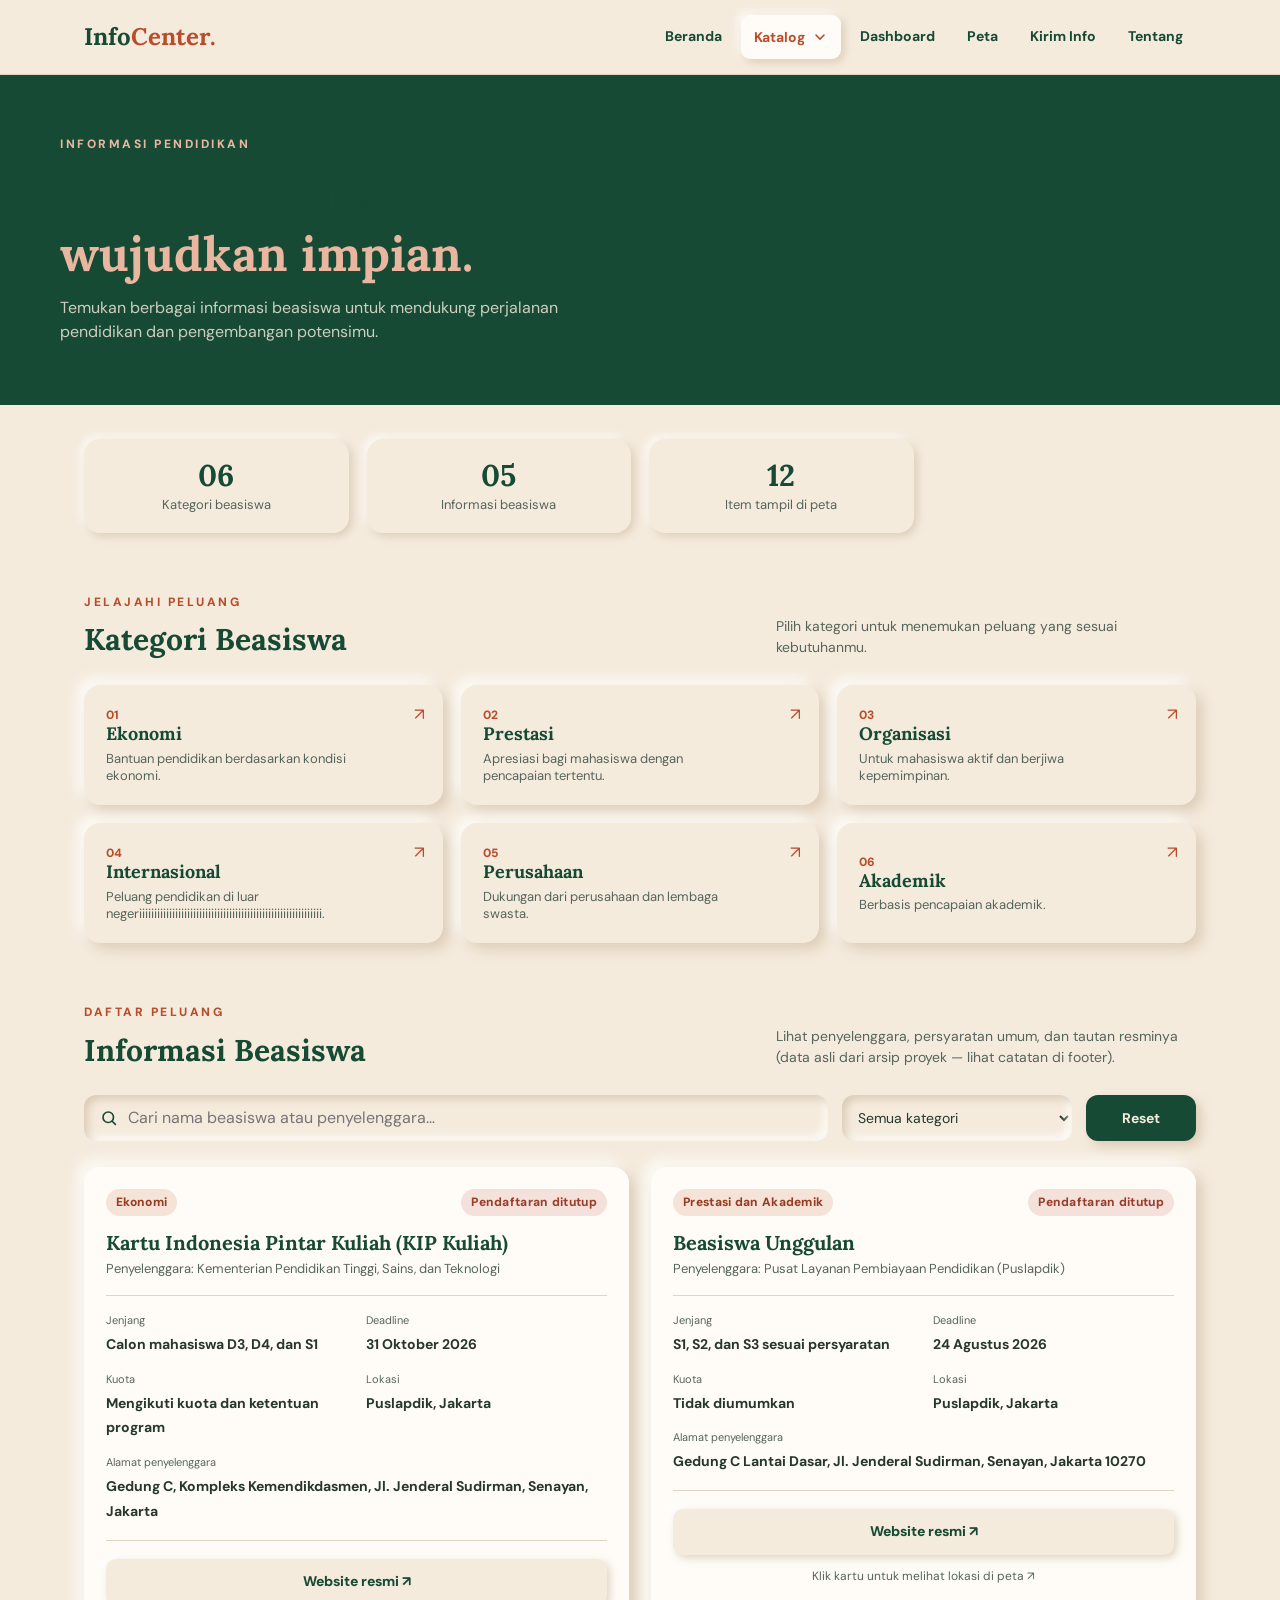
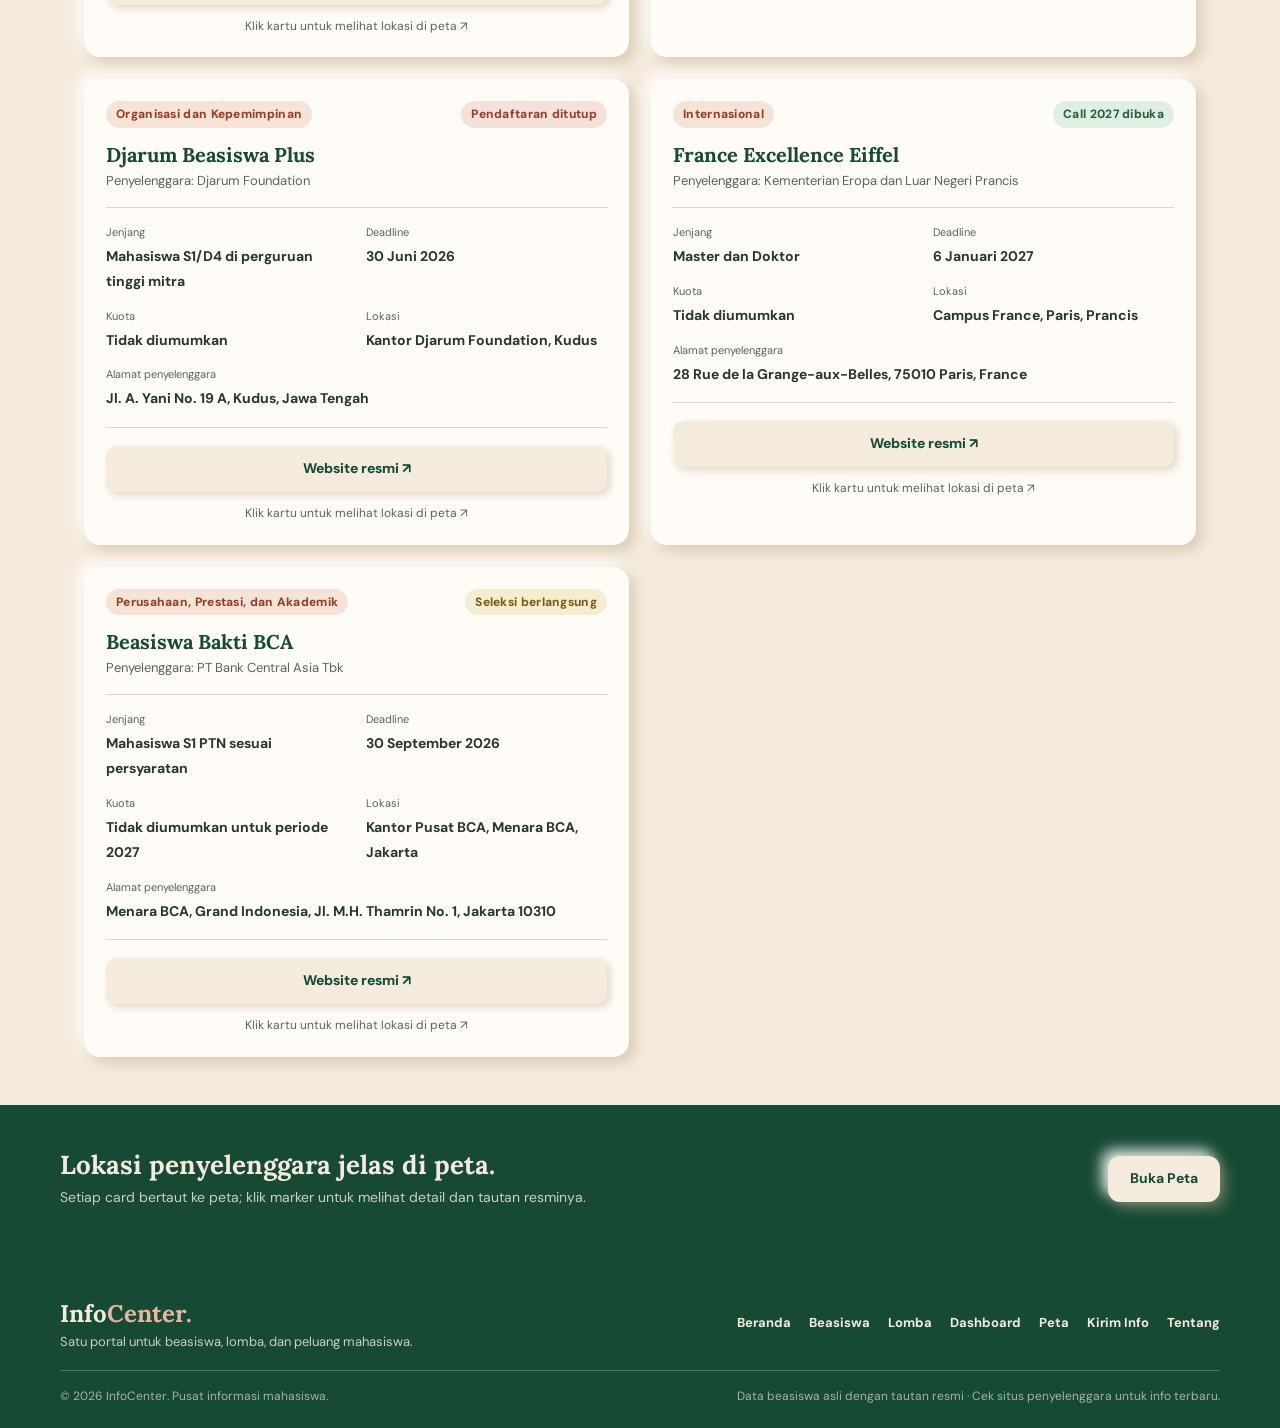
==== commit 7ac094af: "ini percobaan 1 buat i nya oanjang" ====
--- a/beasiswa.html
+++ b/beasiswa.html
@@ -179,7 +179,7 @@
           >
             <span class="nomor-kategori">04</span>
             <h3>Internasional</h3>
-            <p>Peluang pendidikan di luar negeri.</p>
+            <p>Peluang pendidikan di luar negeriiiiiiiiiiiiiiiiiiiiiiiiiiiiiiiiiiiiiiiiiiiiiiiiiiiiiiiiiiiii.</p>
             <span class="panah-kategori" aria-hidden="true">↗</span>
           </button>
 
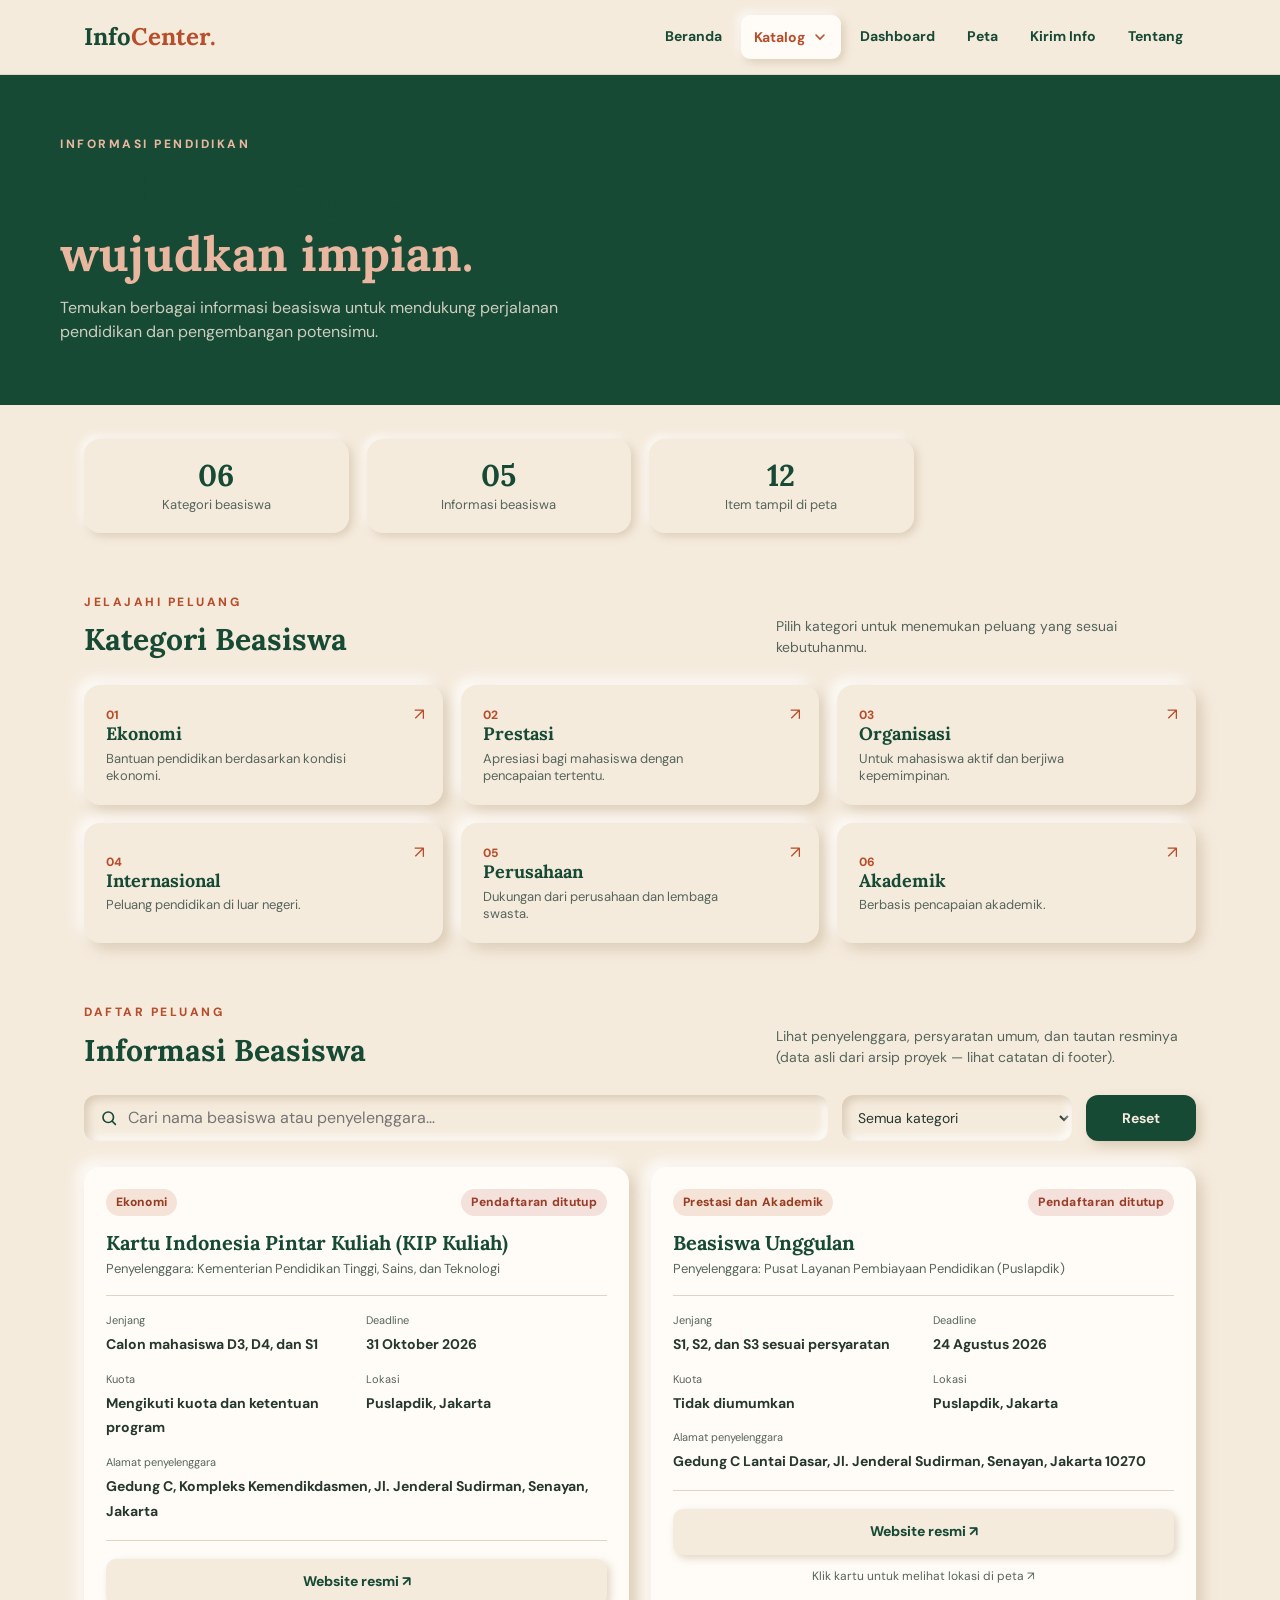
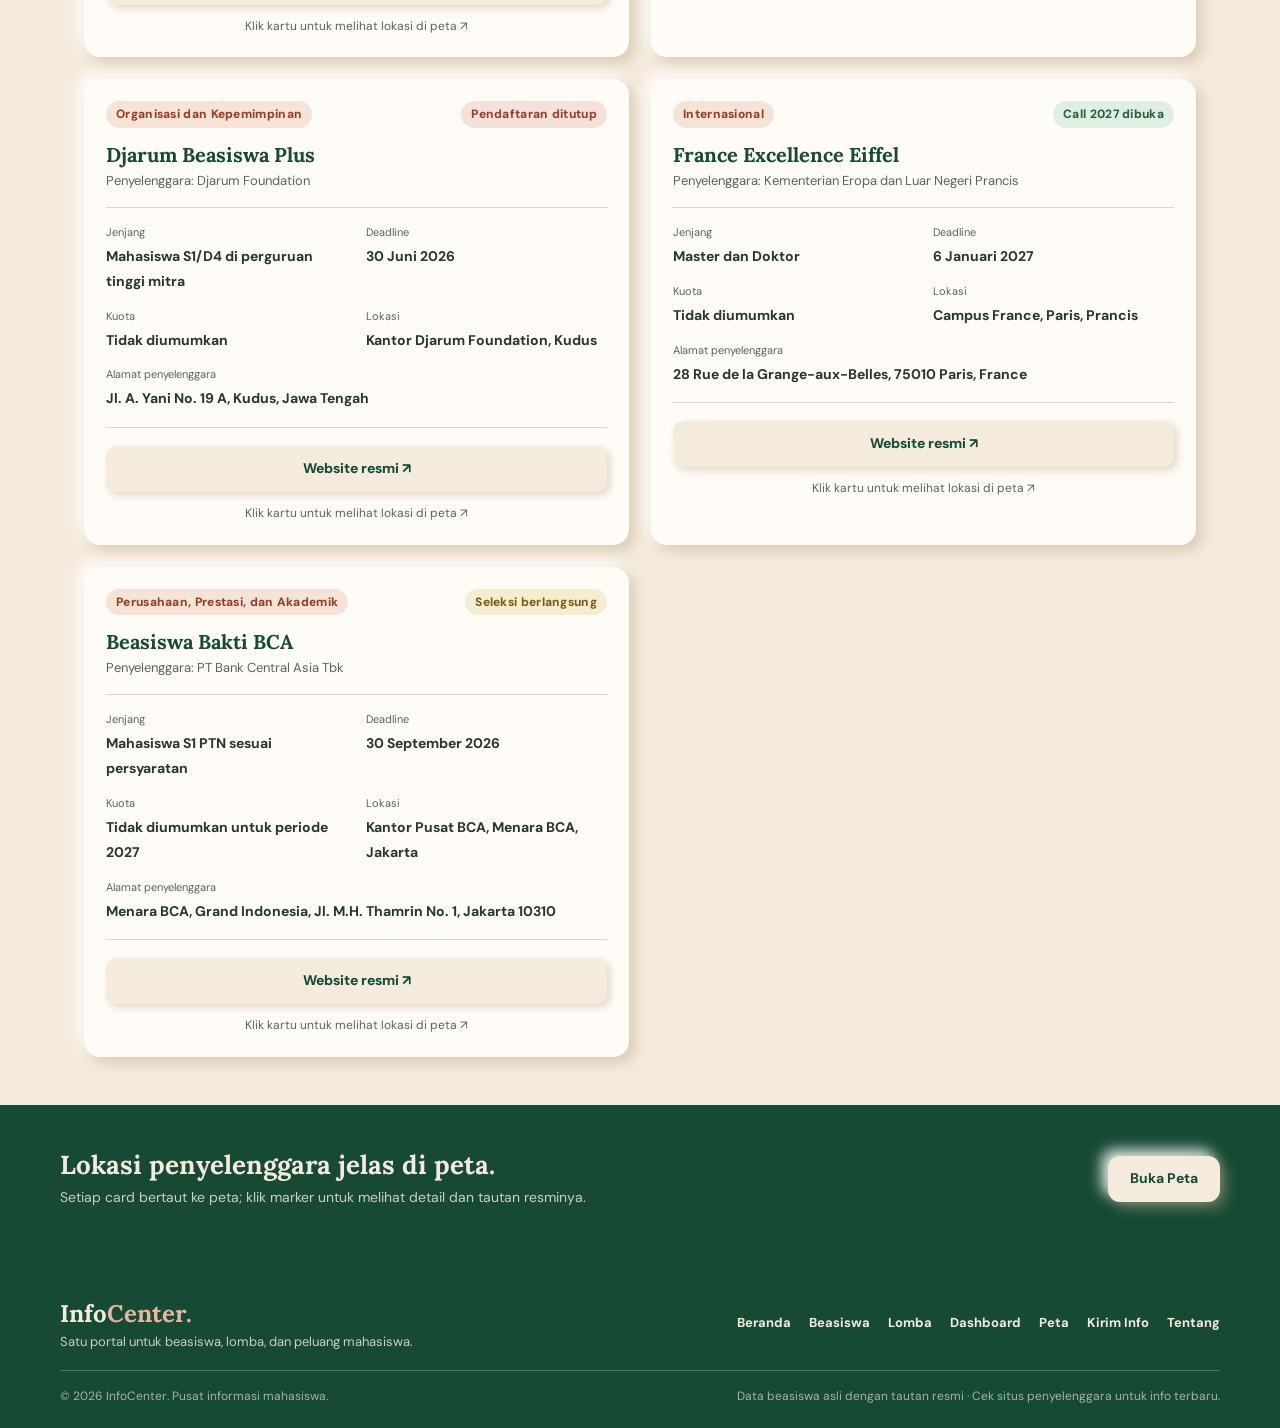
==== commit 6a7c88c7: "kembali ke normal" ====
--- a/beasiswa.html
+++ b/beasiswa.html
@@ -179,7 +179,7 @@
           >
             <span class="nomor-kategori">04</span>
             <h3>Internasional</h3>
-            <p>Peluang pendidikan di luar negeriiiiiiiiiiiiiiiiiiiiiiiiiiiiiiiiiiiiiiiiiiiiiiiiiiiiiiiiiiiii.</p>
+            <p>Peluang pendidikan di luar negeri.</p>
             <span class="panah-kategori" aria-hidden="true">↗</span>
           </button>
 
